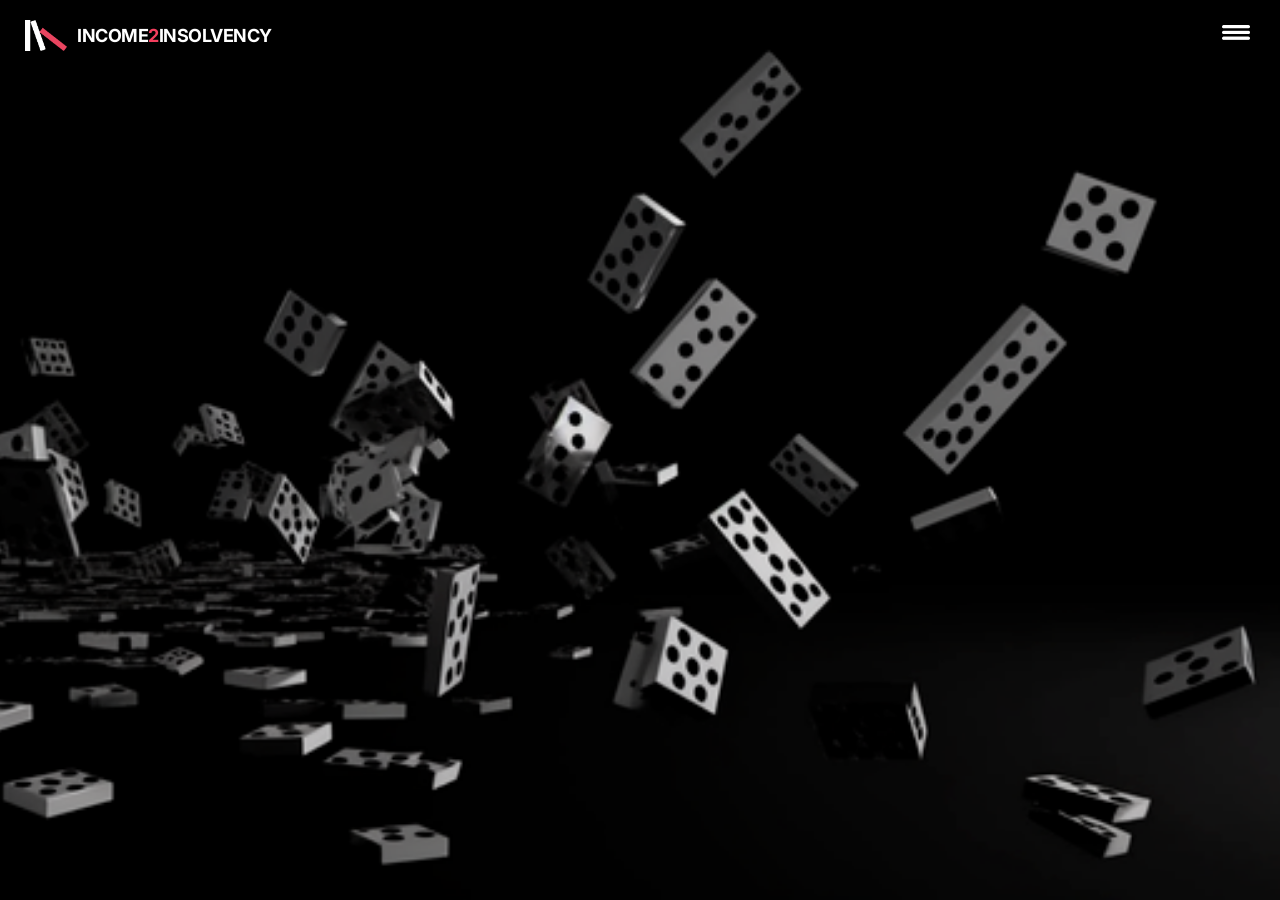
==== index.html @ 6cae16df "Initial project setup and home page" ====
<!DOCTYPE html>
<html lang="en">

<head>
    <meta charset="UTF-8">
    <meta name="viewport" content="width=device-width, initial-scale=1.0">
    <link rel="stylesheet" href="css/style.css">
    <link rel="preconnect" href="https://fonts.googleapis.com">
    <link rel="preconnect" href="https://fonts.gstatic.com" crossorigin>
    <link href="https://fonts.googleapis.com/css2?family=Inter:wght@400;500;600;700;800&display=swap" rel="stylesheet">
    <title>Income2Insolvency</title>
</head>

<body>
    <main class="home">

        <img class="cover-test" src="assets/coverimage.png" alt="Cover image">

        <div class="brand">

            <div class="logo">
                <img src="assets/logo.png" alt="Income2Insolvency logo">
            </div>

            <div class="letter">
                <span class="text">
                    INCOME<span>2</span>INSOLVENCY
                </span>
            </div>

        </div>

        <div class="menu">
            <img src="assets/ham.png" alt="Menu">
        </div>

    </main>
</body>

</html>
---- css/style.css ----
* {
    margin: 0;
    padding: 0;
    box-sizing: border-box;
}

body {
    font-family: "Inter", sans-serif;
}

.home {
    position: relative;
    width: 100%;
    height: 100vh;
    overflow: hidden;
}

.cover-test {
    position: absolute;
    inset: 0;

    width: 100%;
    height: 100%;

    object-fit: cover;

    z-index: 1;
}
.brand {
    position: absolute;

    top: 20px;
    left: 25px;

    display: flex;
    align-items: center;

    gap: 10px;

    z-index: 5;
}

.logo img {
    width: 42px;
    height: auto;
    display: block;
}

.letter .text {
    color: #ffffff;

    font-size: 18px;
    font-weight: 700;

    letter-spacing: -0.5px;
}

.text span {
    color: #f43f5e;
}
.menu {
    position: absolute;
    top: 25px;
    right: 30px;
    z-index: 5;
}

.menu img {
    width: 28px;
    height: auto;
    display: block;
}
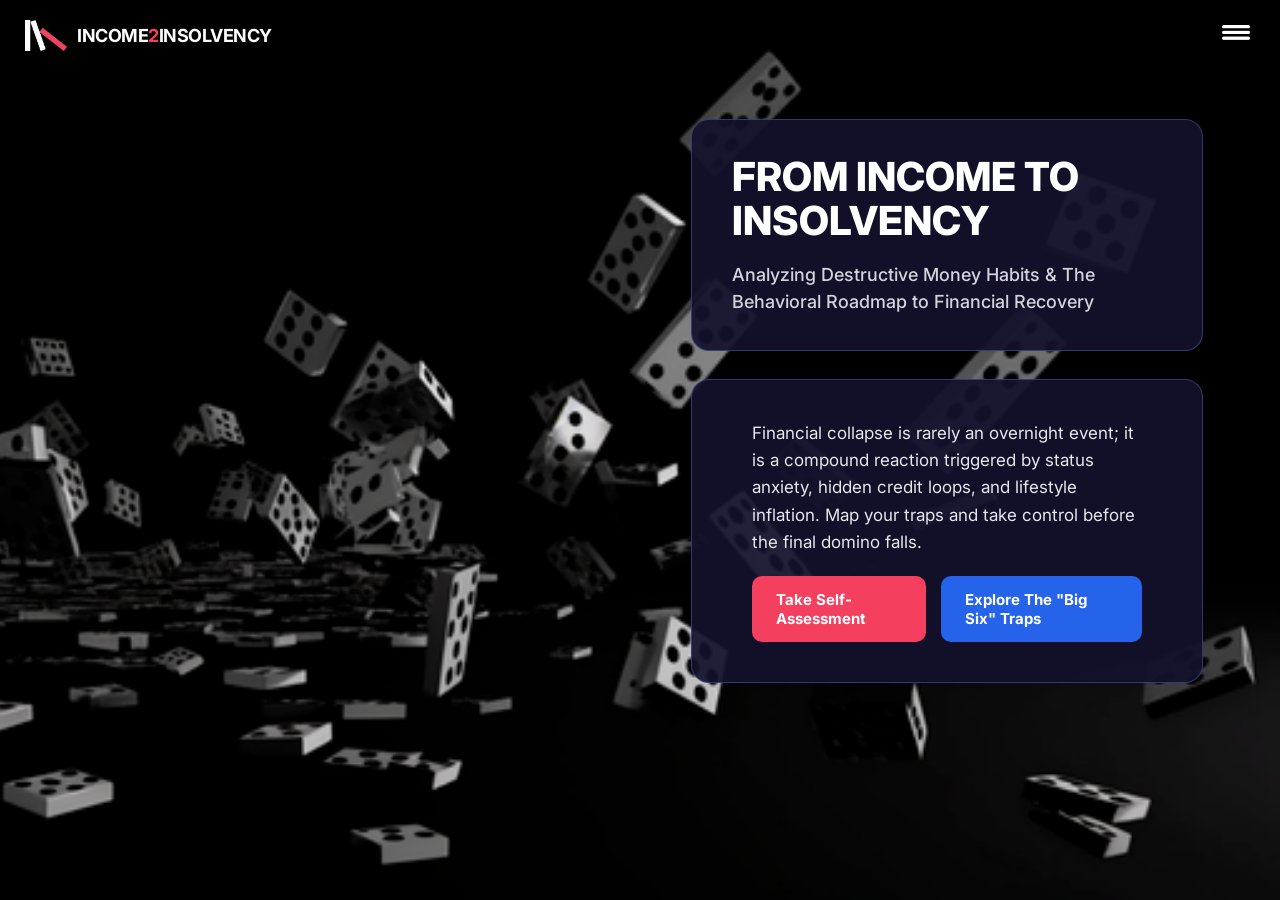
==== commit 8491c2bc: "Home page complete" ====
--- a/index.html
+++ b/index.html
@@ -33,6 +33,37 @@
         <div class="menu">
             <img src="assets/ham.png" alt="Menu">
         </div>
+        <div class="hero-content">
+
+            <div class="title-card">
+                <h2>FROM INCOME TO INSOLVENCY</h2>
+
+                <p>
+                    Analyzing Destructive Money Habits &
+                    The Behavioral Roadmap to Financial Recovery
+                </p>
+            </div>
+            <div class="description-card">
+                <p>
+                    Financial collapse is rarely an overnight event; it is a
+                    compound reaction triggered by status anxiety, hidden
+                    credit loops, and lifestyle inflation. Map your traps and
+                    take control before the final domino falls.
+                </p>
+                <div class="buttons">
+
+                <a href="#" class="btn btn-primary">
+                    Take Self-Assessment
+                </a>
+
+                <a href="bigsix.html" class="btn btn-secondary">
+                    Explore The "Big Six" Traps
+                </a>
+
+            </div>
+
+            </div>
+        </div>
 
     </main>
 </body>
--- a/css/style.css
+++ b/css/style.css
@@ -69,4 +69,86 @@
     width: 28px;
     height: auto;
     display: block;
+}
+.hero-content {
+    position: absolute;
+    top: 43%;
+    right: 6%;
+    transform: translateY(-50%);
+    width: 40%;
+    z-index: 5;
+}
+
+.title-card {
+    margin-top: 28px;
+    background: rgba(20, 18, 45, 0.92);
+    border: 1px solid rgba(80, 100, 180, 0.5);
+    border-radius: 18px;
+    padding: 35px 40px;
+}
+
+.title-card h2 {
+    color: #ffffff;
+    font-size: 40px;
+    font-weight: 800;
+    line-height: 1.1;
+    margin-bottom: 18px;
+}
+
+.title-card p {
+    color: #d1d5db;
+    font-size: 18px;
+    font-weight: 500;
+    line-height: 1.5;
+}
+.description-card {
+    margin-top: 28px;
+    background: rgba(20, 18, 45, 0.92);
+    border: 1px solid rgba(80, 100, 180, 0.5);
+    border-radius: 18px;
+    padding: 40px 60px;
+}
+
+.description-card p {
+    color: #e5e7eb;
+    font-size: 17px;
+    font-weight: 400;
+    line-height: 1.6;
+}
+.buttons {
+    display: flex;
+    gap: 15px;
+    margin-top: 20px;
+}
+
+.btn {
+    display: inline-flex;
+    align-items: center;
+    justify-content: center;
+
+    padding: 14px 24px;
+
+    border-radius: 10px;
+
+    text-decoration: none;
+
+    font-size: 15px;
+    font-weight: 700;
+
+    transition: 0.2s ease;
+}
+
+.btn-primary {
+    background: #f43f5e;
+    color: #ffffff;
+}
+
+.btn-secondary {
+    background: #2563eb;
+    color: #ffffff;
+}
+
+.btn:hover {
+    transform: translateY(-2px);
+    opacity: 0.9;
 }
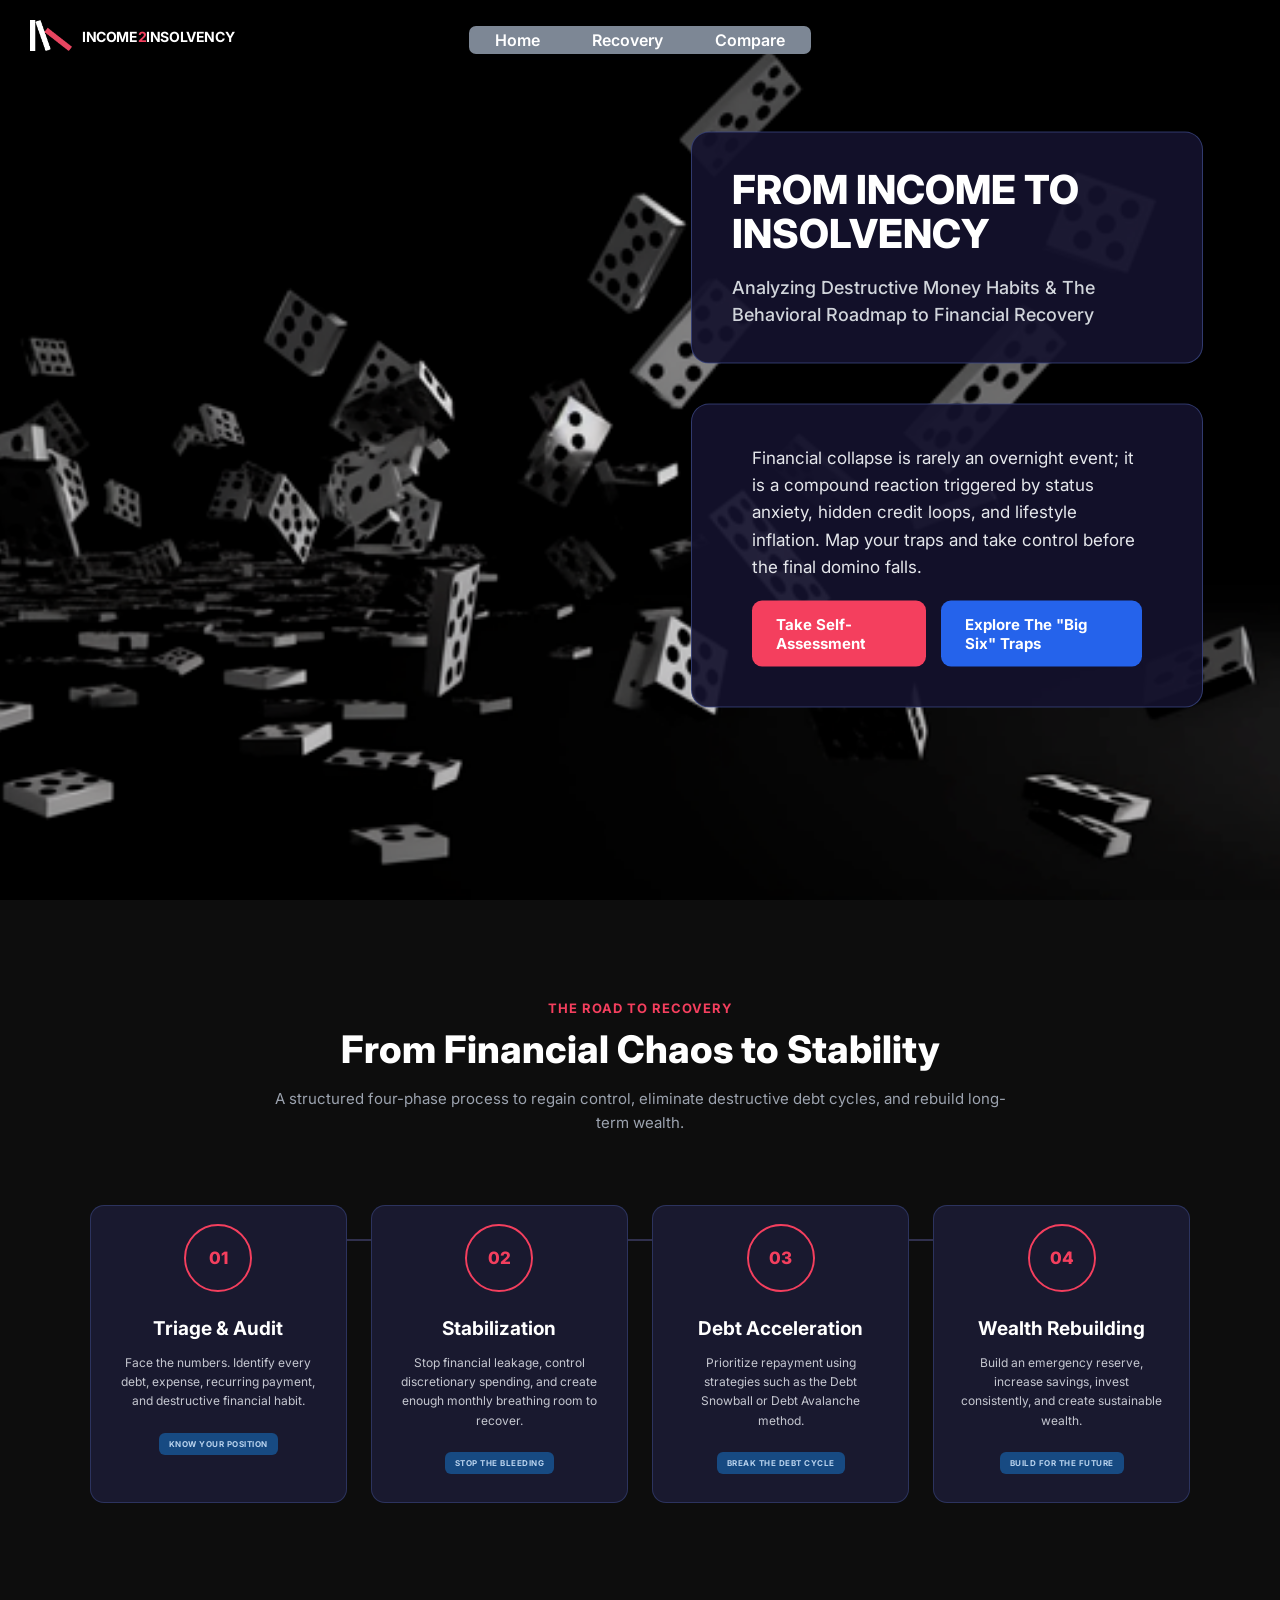
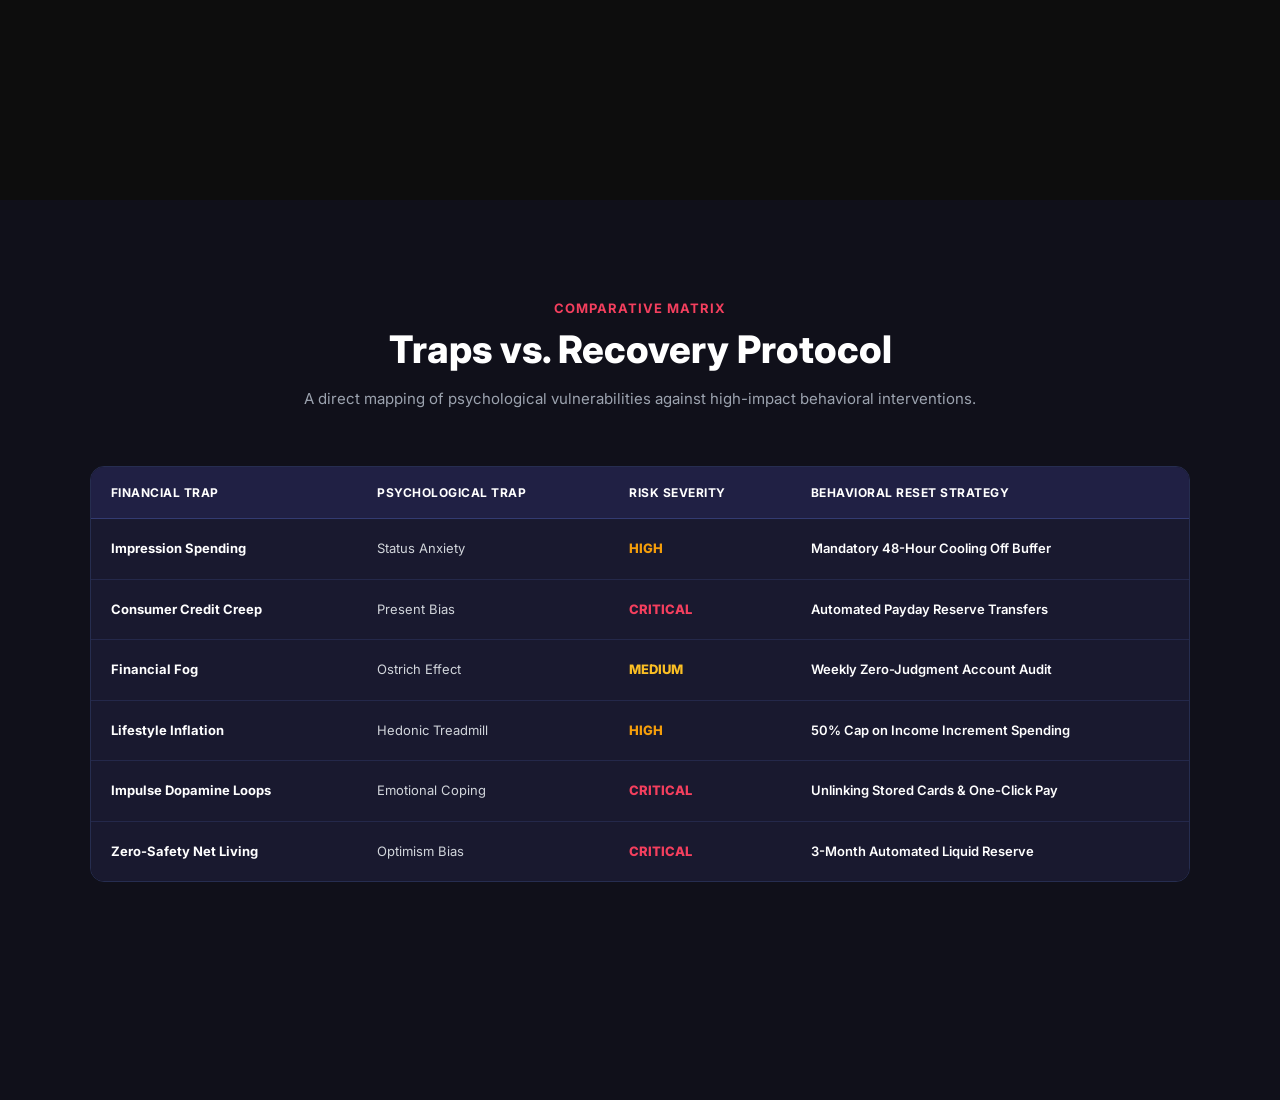
==== commit d7122269: "Home page into scrollable with phases and recovery matrix" ====
--- a/index.html
+++ b/index.html
@@ -4,68 +4,344 @@
 <head>
     <meta charset="UTF-8">
     <meta name="viewport" content="width=device-width, initial-scale=1.0">
+
     <link rel="stylesheet" href="css/style.css">
+
     <link rel="preconnect" href="https://fonts.googleapis.com">
     <link rel="preconnect" href="https://fonts.gstatic.com" crossorigin>
     <link href="https://fonts.googleapis.com/css2?family=Inter:wght@400;500;600;700;800&display=swap" rel="stylesheet">
+
     <title>Income2Insolvency</title>
 </head>
 
 <body>
-    <main class="home">
-
+
+    <main class="home" id="home">
+
+        <!-- Background -->
         <img class="cover-test" src="assets/coverimage.png" alt="Cover image">
 
-        <div class="brand">
-
-            <div class="logo">
-                <img src="assets/logo.png" alt="Income2Insolvency logo">
+
+        <!-- Navbar -->
+        <header class="navbar">
+
+            <div class="brand">
+
+                <div class="logo">
+                    <img src="assets/logo.png" alt="Income2Insolvency logo">
+                </div>
+
+                <div class="letter">
+                    <span class="text">
+                        INCOME<span>2</span>INSOLVENCY
+                    </span>
+                </div>
+
             </div>
 
-            <div class="letter">
-                <span class="text">
-                    INCOME<span>2</span>INSOLVENCY
-                </span>
-            </div>
-
-        </div>
-
-        <div class="menu">
-            <img src="assets/ham.png" alt="Menu">
-        </div>
+
+            <nav class="nav-links">
+                <a href="#home">Home</a>
+                <a href="#recovery">Recovery</a>
+                <a href="#compare">Compare</a>
+            </nav>
+
+        </header>
+
+
+        <!-- Hero Content -->
         <div class="hero-content">
 
             <div class="title-card">
+
                 <h2>FROM INCOME TO INSOLVENCY</h2>
 
                 <p>
                     Analyzing Destructive Money Habits &
                     The Behavioral Roadmap to Financial Recovery
                 </p>
+
             </div>
+
+
             <div class="description-card">
+
                 <p>
                     Financial collapse is rarely an overnight event; it is a
                     compound reaction triggered by status anxiety, hidden
                     credit loops, and lifestyle inflation. Map your traps and
                     take control before the final domino falls.
                 </p>
+
+
                 <div class="buttons">
 
-                <a href="#" class="btn btn-primary">
-                    Take Self-Assessment
-                </a>
-
-                <a href="bigsix.html" class="btn btn-secondary">
-                    Explore The "Big Six" Traps
-                </a>
+                    <a href="quiz.html" class="btn btn-primary">
+                        Take Self-Assessment
+                    </a>
+
+                    <a href="bigsix.html" class="btn btn-secondary">
+                        Explore The "Big Six" Traps
+                    </a>
+
+                </div>
 
             </div>
 
-            </div>
         </div>
 
     </main>
+
+
+    <!-- Road to Recovery will be added here -->
+
+    <!-- =========================
+     ROAD TO RECOVERY
+     ========================= -->
+
+    <section class="recovery" id="recovery">
+
+        <div class="recovery-header">
+
+            <p class="section-label">
+                THE ROAD TO RECOVERY
+            </p>
+
+            <h1>
+                From Financial Chaos to Stability
+            </h1>
+
+            <p class="recovery-intro">
+                A structured four-phase process to regain control,
+                eliminate destructive debt cycles, and rebuild long-term wealth.
+            </p>
+
+        </div>
+
+
+        <div class="recovery-road">
+
+            <!-- Phase 01 -->
+            <article class="recovery-card">
+
+                <div class="phase-number">
+                    01
+                </div>
+
+                <div class="phase-content">
+
+                    <h2>
+                        Triage &amp; Audit
+                    </h2>
+
+                    <p>
+                        Face the numbers. Identify every debt, expense,
+                        recurring payment, and destructive financial habit.
+                    </p>
+
+                    <span class="phase-action">
+                        KNOW YOUR POSITION
+                    </span>
+
+                </div>
+
+            </article>
+
+
+            <!-- Phase 02 -->
+            <article class="recovery-card">
+
+                <div class="phase-number">
+                    02
+                </div>
+
+                <div class="phase-content">
+
+                    <h2>
+                        Stabilization
+                    </h2>
+
+                    <p>
+                        Stop financial leakage, control discretionary spending,
+                        and create enough monthly breathing room to recover.
+                    </p>
+
+                    <span class="phase-action">
+                        STOP THE BLEEDING
+                    </span>
+
+                </div>
+
+            </article>
+
+
+            <!-- Phase 03 -->
+            <article class="recovery-card">
+
+                <div class="phase-number">
+                    03
+                </div>
+
+                <div class="phase-content">
+
+                    <h2>
+                        Debt Acceleration
+                    </h2>
+
+                    <p>
+                        Prioritize repayment using strategies such as the
+                        Debt Snowball or Debt Avalanche method.
+                    </p>
+
+                    <span class="phase-action">
+                        BREAK THE DEBT CYCLE
+                    </span>
+
+                </div>
+
+            </article>
+
+
+            <!-- Phase 04 -->
+            <article class="recovery-card">
+
+                <div class="phase-number">
+                    04
+                </div>
+
+                <div class="phase-content">
+
+                    <h2>
+                        Wealth Rebuilding
+                    </h2>
+
+                    <p>
+                        Build an emergency reserve, increase savings,
+                        invest consistently, and create sustainable wealth.
+                    </p>
+
+                    <span class="phase-action">
+                        BUILD FOR THE FUTURE
+                    </span>
+
+                </div>
+
+            </article>
+
+        </div>
+
+    </section>
+
+
+    <!-- =========================
+     COMPARATIVE MATRIX
+========================= -->
+
+    <section class="compare" id="compare">
+
+        <div class="compare-header">
+
+            <p class="section-label">
+                COMPARATIVE MATRIX
+            </p>
+
+            <h1>
+                Traps vs. Recovery Protocol
+            </h1>
+
+            <p class="compare-intro">
+                A direct mapping of psychological vulnerabilities
+                against high-impact behavioral interventions.
+            </p>
+
+        </div>
+
+
+        <div class="matrix-container">
+
+            <table class="matrix">
+
+                <thead>
+                    <tr>
+                        <th>Financial Trap</th>
+                        <th>Psychological Trap</th>
+                        <th>Risk Severity</th>
+                        <th>Behavioral Reset Strategy</th>
+                    </tr>
+                </thead>
+
+
+                <tbody>
+
+                    <tr>
+                        <td>Impression Spending</td>
+                        <td>Status Anxiety</td>
+                        <td>
+                            <span class="severity high">HIGH</span>
+                        </td>
+                        <td>Mandatory 48-Hour Cooling Off Buffer</td>
+                    </tr>
+
+
+                    <tr>
+                        <td>Consumer Credit Creep</td>
+                        <td>Present Bias</td>
+                        <td>
+                            <span class="severity critical">CRITICAL</span>
+                        </td>
+                        <td>Automated Payday Reserve Transfers</td>
+                    </tr>
+
+
+                    <tr>
+                        <td>Financial Fog</td>
+                        <td>Ostrich Effect</td>
+                        <td>
+                            <span class="severity medium">MEDIUM</span>
+                        </td>
+                        <td>Weekly Zero-Judgment Account Audit</td>
+                    </tr>
+
+
+                    <tr>
+                        <td>Lifestyle Inflation</td>
+                        <td>Hedonic Treadmill</td>
+                        <td>
+                            <span class="severity high">HIGH</span>
+                        </td>
+                        <td>50% Cap on Income Increment Spending</td>
+                    </tr>
+
+
+                    <tr>
+                        <td>Impulse Dopamine Loops</td>
+                        <td>Emotional Coping</td>
+                        <td>
+                            <span class="severity critical">CRITICAL</span>
+                        </td>
+                        <td>Unlinking Stored Cards &amp; One-Click Pay</td>
+                    </tr>
+
+
+                    <tr>
+                        <td>Zero-Safety Net Living</td>
+                        <td>Optimism Bias</td>
+                        <td>
+                            <span class="severity critical">CRITICAL</span>
+                        </td>
+                        <td>3-Month Automated Liquid Reserve</td>
+                    </tr>
+
+                </tbody>
+
+            </table>
+
+        </div>
+
+    </section>
+
+
+
 </body>
 
 </html>
--- a/css/style.css
+++ b/css/style.css
@@ -1,3 +1,7 @@
+/* =========================
+   GLOBAL
+========================= */
+
 * {
     margin: 0;
     padding: 0;
@@ -8,121 +12,210 @@
     font-family: "Inter", sans-serif;
 }
 
+
+/* =========================
+   HOME PAGE
+========================= */
+
 .home {
     position: relative;
     width: 100%;
     height: 100vh;
-    overflow: hidden;
+    overflow: visible;
 }
 
 .cover-test {
     position: absolute;
     inset: 0;
-
     width: 100%;
     height: 100%;
-
     object-fit: cover;
-
     z-index: 1;
 }
-.brand {
-    position: absolute;
-
+
+
+/* =========================
+   HOME NAVBAR
+========================= */
+
+.navbar {
+    position: fixed;
     top: 20px;
-    left: 25px;
+    left: 30px;
+    right: 30px;
+
+    height: 40px;
+
+    z-index: 100;
 
     display: flex;
     align-items: center;
-
+    justify-content: center;
+}
+
+
+/* Logo */
+
+.navbar .brand {
+    position: absolute;
+    left: 0;
+    top: 0;
+
+    display: flex;
+    align-items: center;
     gap: 10px;
-
-    z-index: 5;
-}
-
-.logo img {
+}
+
+.navbar .logo img {
     width: 42px;
     height: auto;
     display: block;
 }
 
-.letter .text {
-    color: #ffffff;
-
-    font-size: 18px;
-    font-weight: 700;
-
-    letter-spacing: -0.5px;
-}
-
-.text span {
+.navbar .letter .text {
+    color: #ffffff;
+    font-size: 14px;
+    font-weight: 700;
+    letter-spacing: -0.4px;
+}
+
+.navbar .letter .text span {
     color: #f43f5e;
 }
+
+
+/* Navigation pill */
+
+.nav-links {
+    display: flex;
+    align-items: center;
+
+    background: #7d8795;
+    border-radius: 7px;
+
+    overflow: hidden;
+}
+
+.nav-links a {
+    color: #ffffff;
+    text-decoration: none;
+
+    font-size: 16px;
+    font-weight: 600;
+
+    padding: 4px 26px;
+
+    transition: background 0.2s ease;
+}
+
+.nav-links a:hover {
+    background: rgba(255, 255, 255, 0.12);
+}
+
+
+/* =========================
+   OLD MENU
+========================= */
+
 .menu {
-    position: absolute;
-    top: 25px;
-    right: 30px;
-    z-index: 5;
-}
-
-.menu img {
-    width: 28px;
-    height: auto;
-    display: block;
-}
+    display: none;
+}
+
+
+/* =========================
+   HOME HERO
+========================= */
+
 .hero-content {
     position: absolute;
     top: 43%;
     right: 6%;
+
     transform: translateY(-50%);
+
     width: 40%;
+
     z-index: 5;
 }
 
+
+/* =========================
+   TITLE CARD
+========================= */
+
 .title-card {
-    margin-top: 28px;
+    margin-top: 65px;
+
     background: rgba(20, 18, 45, 0.92);
+
     border: 1px solid rgba(80, 100, 180, 0.5);
+
     border-radius: 18px;
+
     padding: 35px 40px;
 }
 
 .title-card h2 {
     color: #ffffff;
+
     font-size: 40px;
     font-weight: 800;
+
     line-height: 1.1;
+
     margin-bottom: 18px;
 }
 
 .title-card p {
     color: #d1d5db;
+
     font-size: 18px;
     font-weight: 500;
+
     line-height: 1.5;
 }
+
+
+/* =========================
+   DESCRIPTION CARD
+========================= */
+
 .description-card {
-    margin-top: 28px;
+    margin-top: 40px;
+
     background: rgba(20, 18, 45, 0.92);
+
     border: 1px solid rgba(80, 100, 180, 0.5);
+
     border-radius: 18px;
+
     padding: 40px 60px;
 }
 
 .description-card p {
     color: #e5e7eb;
+
     font-size: 17px;
     font-weight: 400;
+
     line-height: 1.6;
 }
+
+
+/* =========================
+   BUTTONS
+========================= */
+
 .buttons {
     display: flex;
     gap: 15px;
+
     margin-top: 20px;
 }
 
 .btn {
     display: inline-flex;
+
     align-items: center;
     justify-content: center;
 
@@ -151,4 +244,772 @@
 .btn:hover {
     transform: translateY(-2px);
     opacity: 0.9;
+}
+
+
+/* =========================================================
+   BIG SIX PAGE
+========================================================= */
+
+.big-six {
+    width: 100%;
+    min-height: 100vh;
+
+    background: #0d0d0d;
+    color: #ffffff;
+
+    padding: 10px 20px 20px;
+
+    display: flex;
+    flex-direction: column;
+
+    overflow: hidden;
+}
+
+
+/* =========================
+   BIG SIX HEADER
+========================= */
+
+.page-header {
+    position: relative;
+    width: 100%;
+    height: 48px;
+    flex-shrink: 0;
+}
+
+
+/* Logo */
+
+.page-header .brand {
+    position: absolute;
+
+    top: 5px;
+    left: 5px;
+
+    display: flex;
+    align-items: center;
+
+    gap: 10px;
+
+    z-index: 5;
+}
+
+.page-header .logo {
+    display: flex;
+    align-items: center;
+}
+
+.page-header .logo img {
+    width: 42px;
+    height: auto;
+    display: block;
+}
+
+
+/* Logo text */
+
+.page-header .letter {
+    display: block;
+}
+
+.page-header .letter .text {
+    color: #ffffff;
+
+    font-size: 14px;
+    font-weight: 700;
+
+    letter-spacing: -0.4px;
+
+    white-space: nowrap;
+}
+
+.page-header .letter .text span {
+    color: #f43f5e;
+}
+
+
+/* Menu */
+
+.page-header .menu {
+    position: absolute;
+
+    top: 3px;
+    right: 5px;
+
+    display: block;
+
+    z-index: 5;
+}
+
+.page-header .menu img {
+    width: 28px;
+    height: auto;
+    display: block;
+}
+
+/* =========================
+   INTRO
+========================= */
+
+.big-six-intro {
+    width: 100%;
+
+    background: #0d0d0d;
+
+    padding: 18px 25px 0;
+
+    flex-shrink: 0;
+}
+
+.section-label {
+    color: #f43f5e;
+
+    font-size: 14px;
+    font-weight: 700;
+
+    margin-bottom: 5px;
+}
+
+.big-six-intro h1 {
+    color: #ffffff;
+
+    font-size: 22px;
+    font-weight: 600;
+
+    margin-bottom: 7px;
+}
+
+.intro-text {
+    color: #9ca3af;
+
+    font-size: 14px;
+
+    line-height: 1.4;
+}
+
+
+/* =========================
+   CARD GRID
+========================= */
+
+.traps {
+    width: 100%;
+
+    background: #0d0d0d;
+
+    padding: 40px 25px 45px;
+
+    display: grid;
+
+    grid-template-columns: repeat(3, minmax(0, 1fr));
+
+    column-gap: 7%;
+    row-gap: 38px;
+
+    flex: 1;
+
+    align-content: start;
+}
+
+
+/* =========================
+   CARDS
+========================= */
+
+.trap-card {
+    background: #19192f;
+
+    border-radius: 8px;
+
+    padding: 18px;
+
+    height: 170px;
+
+    transition:
+        transform 0.2s ease,
+        background 0.2s ease;
+}
+
+.trap-card:hover {
+    transform: translateY(-4px);
+
+    background: #1d1d36;
+}
+
+
+/* =========================
+   CARD TOP
+========================= */
+
+.trap-top {
+    display: flex;
+
+    align-items: center;
+    justify-content: space-between;
+
+    margin-bottom: 22px;
+}
+
+.trap-icon {
+    font-size: 22px;
+
+    line-height: 1;
+}
+
+.trap-tag {
+    background: #174a82;
+
+    color: #b9d3ee;
+
+    padding: 6px 12px;
+
+    border-radius: 7px;
+
+    font-size: 9px;
+    font-weight: 600;
+
+    white-space: nowrap;
+}
+
+
+/* =========================
+   CARD TEXT
+========================= */
+
+.trap-card h2 {
+    color: #ffffff;
+
+    font-size: 17px;
+    font-weight: 700;
+
+    margin-bottom: 13px;
+}
+
+.trap-card p {
+    color: #d1d5db;
+
+    font-size: 11px;
+
+    line-height: 1.5;
+}
+
+
+/* =========================================================
+   RESPONSIVE
+========================================================= */
+
+@media (max-width: 1100px) {
+
+    .traps {
+        column-gap: 40px;
+    }
+
+    .trap-card h2 {
+        font-size: 14px;
+    }
+
+    .trap-card p {
+        font-size: 9px;
+    }
+}
+
+
+@media (max-width: 900px) {
+
+    .traps {
+        grid-template-columns: repeat(2, 1fr);
+
+        column-gap: 30px;
+        row-gap: 30px;
+    }
+
+    .hero-content {
+        width: 55%;
+    }
+
+    .nav-links a {
+        padding: 4px 18px;
+    }
+}
+
+
+@media (max-width: 600px) {
+
+    /* =========================
+       HOME
+    ========================= */
+
+    .navbar {
+        left: 15px;
+        right: 15px;
+    }
+
+    .navbar .logo img {
+        width: 36px;
+    }
+
+    .navbar .letter .text {
+        font-size: 11px;
+    }
+
+    .nav-links a {
+        font-size: 12px;
+        padding: 5px 10px;
+    }
+
+    .hero-content {
+        width: 90%;
+        right: 5%;
+    }
+
+    .title-card {
+        padding: 25px;
+    }
+
+    .title-card h2 {
+        font-size: 30px;
+    }
+
+    .description-card {
+        padding: 25px;
+    }
+
+    .buttons {
+        flex-direction: column;
+    }
+
+    .btn {
+        width: 100%;
+    }
+
+
+    /* =========================
+       BIG SIX
+    ========================= */
+
+    .big-six {
+        padding: 10px 12px 20px;
+
+        overflow: auto;
+    }
+
+    .big-six-intro {
+        padding: 20px 12px 0;
+    }
+
+    .traps {
+        grid-template-columns: 1fr;
+
+        padding: 30px 12px;
+
+        row-gap: 20px;
+    }
+
+    .trap-card {
+        height: auto;
+
+        min-height: 150px;
+    }
+}
+
+/* =========================================================
+   ROAD TO RECOVERY
+========================================================= */
+
+.recovery {
+    width: 100%;
+    min-height: 100vh;
+
+    background: #0d0d0d;
+    color: #ffffff;
+
+    padding: 100px 7% 110px;
+
+    position: relative;
+}
+
+
+/* =========================
+   RECOVERY HEADER
+========================= */
+
+.recovery-header {
+    max-width: 750px;
+
+    margin: 0 auto 70px;
+
+    text-align: center;
+}
+
+.recovery-header .section-label {
+    color: #f43f5e;
+
+    font-size: 13px;
+    font-weight: 700;
+
+    letter-spacing: 1px;
+
+    margin-bottom: 10px;
+}
+
+.recovery-header h1 {
+    color: #ffffff;
+
+    font-size: 38px;
+    font-weight: 800;
+
+    margin-bottom: 15px;
+}
+
+.recovery-intro {
+    color: #9ca3af;
+
+    font-size: 15px;
+    line-height: 1.6;
+}
+
+
+/* =========================
+   RECOVERY ROAD
+========================= */
+
+.recovery-road {
+    width: 100%;
+
+    display: grid;
+
+    grid-template-columns: repeat(4, 1fr);
+
+    gap: 24px;
+
+    position: relative;
+}
+
+
+/* Connecting line */
+
+.recovery-road::before {
+    content: "";
+
+    position: absolute;
+
+    top: 34px;
+    left: 8%;
+    right: 8%;
+
+    height: 2px;
+
+    background: #30304d;
+
+    z-index: 1;
+}
+
+
+/* =========================
+   RECOVERY CARD
+========================= */
+
+.recovery-card {
+    position: relative;
+
+    background: #19192f;
+
+    border: 1px solid rgba(80, 100, 180, 0.35);
+
+    border-radius: 14px;
+
+    padding: 0 24px 28px;
+
+    z-index: 2;
+
+    transition:
+        transform 0.2s ease,
+        border-color 0.2s ease;
+}
+
+.recovery-card:hover {
+    transform: translateY(-5px);
+
+    border-color: rgba(244, 63, 94, 0.5);
+}
+
+
+/* =========================
+   PHASE NUMBER
+========================= */
+
+.phase-number {
+    width: 68px;
+    height: 68px;
+
+    margin: 18px auto 25px;
+
+    display: flex;
+
+    align-items: center;
+    justify-content: center;
+
+    background: #19192f;
+
+    border: 2px solid #f43f5e;
+
+    border-radius: 50%;
+
+    color: #f43f5e;
+
+    font-size: 17px;
+    font-weight: 800;
+}
+
+
+/* =========================
+   PHASE CONTENT
+========================= */
+
+.phase-content {
+    text-align: center;
+}
+
+.phase-content h2 {
+    color: #ffffff;
+
+    font-size: 19px;
+    font-weight: 700;
+
+    margin-bottom: 13px;
+}
+
+.phase-content p {
+    color: #c5c7d0;
+
+    font-size: 12px;
+
+    line-height: 1.6;
+
+    margin-bottom: 20px;
+}
+
+.phase-action {
+    display: inline-block;
+
+    background: #174a82;
+
+    color: #b9d3ee;
+
+    padding: 6px 10px;
+
+    border-radius: 6px;
+
+    font-size: 8px;
+    font-weight: 700;
+
+    letter-spacing: 0.5px;
+}
+
+/* =========================================================
+   COMPARATIVE MATRIX
+========================================================= */
+
+.compare {
+    width: 100%;
+    min-height: 100vh;
+
+    background: #10101a;
+    color: #ffffff;
+
+    padding: 100px 7%;
+}
+
+
+/* =========================
+   MATRIX HEADER
+========================= */
+
+.compare-header {
+    max-width: 750px;
+
+    margin: 0 auto 55px;
+
+    text-align: center;
+}
+
+.compare-header .section-label {
+    color: #f43f5e;
+
+    font-size: 13px;
+    font-weight: 700;
+
+    letter-spacing: 1px;
+
+    margin-bottom: 10px;
+}
+
+.compare-header h1 {
+    color: #ffffff;
+
+    font-size: 38px;
+    font-weight: 800;
+
+    margin-bottom: 15px;
+}
+
+.compare-intro {
+    color: #9ca3af;
+
+    font-size: 15px;
+    line-height: 1.6;
+}
+
+
+/* =========================
+   TABLE CONTAINER
+========================= */
+
+.matrix-container {
+    width: 100%;
+
+    overflow-x: auto;
+
+    border-radius: 14px;
+
+    border: 1px solid rgba(80, 100, 180, 0.35);
+}
+
+
+/* =========================
+   TABLE
+========================= */
+
+.matrix {
+    width: 100%;
+
+    min-width: 850px;
+
+    border-collapse: collapse;
+
+    background: #19192f;
+}
+
+
+/* =========================
+   TABLE HEADER
+========================= */
+
+.matrix thead {
+    background: #202044;
+}
+
+.matrix th {
+    color: #ffffff;
+
+    text-align: left;
+
+    padding: 18px 20px;
+
+    font-size: 12px;
+    font-weight: 700;
+
+    text-transform: uppercase;
+
+    letter-spacing: 0.5px;
+
+    border-bottom: 1px solid rgba(80, 100, 180, 0.4);
+}
+
+
+/* =========================
+   TABLE BODY
+========================= */
+
+.matrix td {
+    color: #d1d5db;
+
+    padding: 20px;
+
+    font-size: 13px;
+
+    line-height: 1.5;
+
+    border-bottom: 1px solid rgba(80, 100, 180, 0.2);
+}
+
+
+/* Financial Trap */
+
+.matrix td:first-child {
+    color: #ffffff;
+
+    font-weight: 700;
+}
+
+
+/* Recovery Protocol */
+
+.matrix td:last-child {
+    color: #ffffff;
+
+    font-weight: 600;
+}
+
+
+/* =========================
+   MECHANISM TAG
+========================= */
+
+.mechanism {
+    display: inline-block;
+
+    background: #174a82;
+
+    color: #b9d3ee;
+
+    padding: 6px 10px;
+
+    border-radius: 6px;
+
+    font-size: 9px;
+
+    font-weight: 700;
+
+    letter-spacing: 0.4px;
+
+    white-space: nowrap;
+}
+
+
+/* =========================
+   TABLE ROWS
+========================= */
+
+.matrix tbody tr {
+    transition: background 0.2s ease;
+}
+
+.matrix tbody tr:hover {
+    background: #1d1d36;
+}
+
+.matrix tbody tr:last-child td {
+    border-bottom: none;
+}
+/* =========================
+   RISK SEVERITY
+========================= */
+
+.severity {
+    font-weight: 800;
+    font-size: 13px;
+}
+
+.severity.high {
+    color: #f59e0b;
+}
+
+.severity.critical {
+    color: #f43f5e;
+}
+
+.severity.medium {
+    color: #fbbf24;
 }
